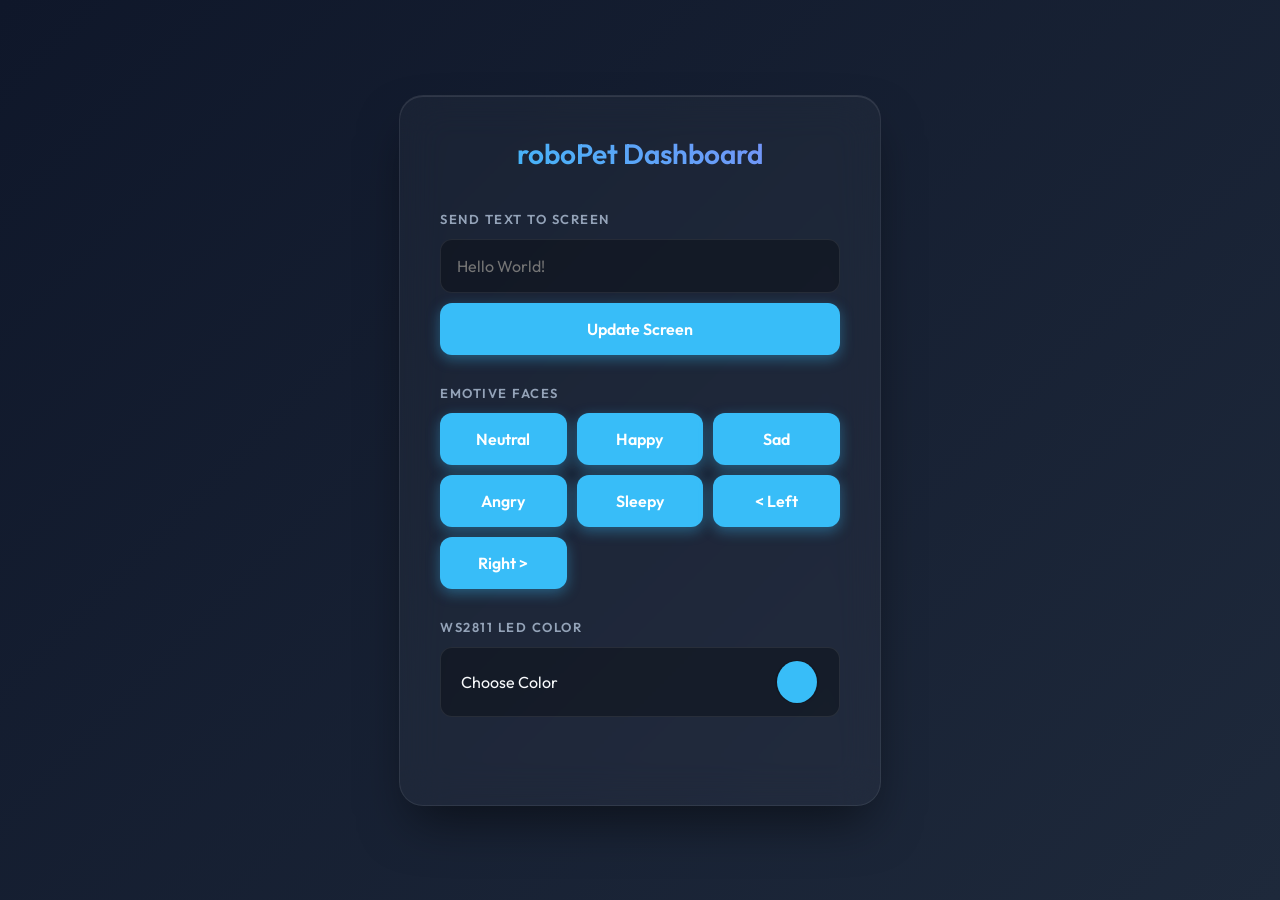
==== test_web_ui/index.html @ bbdc1555 "feat: Configure over-the-air WebREPL and OLED Faces" ====
<!DOCTYPE html>
<html lang="en">
<head>
    <meta charset="UTF-8">
    <meta name="viewport" content="width=device-width, initial-scale=1.0">
    <title>roboPet OS - Hardware Test</title>
    <link href="https://fonts.googleapis.com/css2?family=Outfit:wght@400;600&display=swap" rel="stylesheet">
    <style>
        :root {
            --bg-grad: linear-gradient(135deg, #0f172a, #1e293b);
            --card-bg: rgba(255, 255, 255, 0.03);
            --card-border: rgba(255, 255, 255, 0.08);
            --accent: #38bdf8;
            --accent-hover: #0284c7;
            --text-main: #f8fafc;
            --text-muted: #94a3b8;
        }

        body {
            margin: 0;
            padding: 0;
            font-family: 'Outfit', sans-serif;
            background: var(--bg-grad);
            color: var(--text-main);
            display: flex;
            justify-content: center;
            align-items: center;
            height: 100vh;
        }

        .dashboard-container {
            background: var(--card-bg);
            border: 1px solid var(--card-border);
            border-radius: 24px;
            padding: 40px;
            width: 100%;
            max-width: 400px;
            backdrop-filter: blur(20px);
            -webkit-backdrop-filter: blur(20px);
            box-shadow: 0 25px 50px -12px rgba(0, 0, 0, 0.5), inset 0 1px 0 rgba(255, 255, 255, 0.1);
            animation: fadeIn 0.8s cubic-bezier(0.16, 1, 0.3, 1);
        }

        @keyframes fadeIn {
            from { opacity: 0; transform: translateY(20px) scale(0.98); }
            to { opacity: 1; transform: translateY(0) scale(1); }
        }

        h1 {
            font-weight: 600;
            margin-top: 0;
            font-size: 28px;
            text-align: center;
            background: -webkit-linear-gradient(45deg, #38bdf8, #818cf8);
            -webkit-background-clip: text;
            -webkit-text-fill-color: transparent;
            margin-bottom: 40px;
        }

        .control-group {
            display: flex;
            flex-direction: column;
            gap: 12px;
            margin-bottom: 30px;
        }

        label {
            font-size: 13px;
            color: var(--text-muted);
            text-transform: uppercase;
            letter-spacing: 1.5px;
            font-weight: 600;
        }

        input[type="text"] {
            width: 100%;
            padding: 16px;
            border-radius: 12px;
            border: 1px solid var(--card-border);
            background: rgba(0, 0, 0, 0.3);
            color: white;
            font-size: 16px;
            font-family: 'Outfit', sans-serif;
            outline: none;
            transition: border-color 0.3s, box-shadow 0.3s;
            box-sizing: border-box;
        }

        input[type="text"]:focus {
            border-color: var(--accent);
            box-shadow: 0 0 0 3px rgba(56, 189, 248, 0.2);
        }

        button {
            width: 100%;
            padding: 16px;
            border-radius: 12px;
            border: none;
            background: var(--accent);
            color: #fff;
            font-size: 16px;
            font-weight: 600;
            font-family: 'Outfit', sans-serif;
            cursor: pointer;
            transition: all 0.3s cubic-bezier(0.16, 1, 0.3, 1);
            box-shadow: 0 4px 14px 0 rgba(56, 189, 248, 0.39);
        }

        button:hover {
            background: var(--accent-hover);
            transform: translateY(-2px);
            box-shadow: 0 6px 20px rgba(56, 189, 248, 0.23);
        }

        button:active {
            transform: translateY(0);
        }

        .color-picker-wrapper {
            display: flex;
            align-items: center;
            justify-content: space-between;
            background: rgba(0, 0, 0, 0.3);
            padding: 12px 20px;
            border-radius: 12px;
            border: 1px solid var(--card-border);
            transition: border-color 0.3s;
        }

        .color-picker-wrapper:hover {
            border-color: rgba(255,255,255,0.2);
        }

        input[type="color"] {
            -webkit-appearance: none;
            border: none;
            width: 44px;
            height: 44px;
            border-radius: 50%;
            cursor: pointer;
            background: none;
        }

        input[type="color"]::-webkit-color-swatch-wrapper {
            padding: 0;
        }

        input[type="color"]::-webkit-color-swatch {
            border: none;
            border-radius: 50%;
            box-shadow: 0 0 10px rgba(0,0,0,0.4);
        }
        
        .status-msg {
            margin-top: 20px;
            font-size: 14px;
            text-align: center;
            color: #34d399;
            opacity: 0;
            transition: opacity 0.3s;
            font-weight: 600;
        }
    </style>
</head>
<body>
    <div class="dashboard-container">
        <h1>roboPet Dashboard</h1>
        
        <div class="control-group">
            <label>Send Text to Screen</label>
            <div style="display: flex; gap: 10px; flex-direction: column;">
                <input type="text" id="textInput" placeholder="Hello World!" maxlength="48">
                <button class="btn" onclick="sendText()">Update Screen</button>
            </div>
        </div>

        <div class="control-group">
            <label>Emotive Faces</label>
            <div style="display: grid; grid-template-columns: repeat(3, 1fr); gap: 10px;">
                <button onclick="setFace('neutral')">Neutral</button>
                <button onclick="setFace('happy')">Happy</button>
                <button onclick="setFace('sad')">Sad</button>
                <button onclick="setFace('angry')">Angry</button>
                <button onclick="setFace('sleepy')">Sleepy</button>
                <button onclick="setFace('look_left')">&lt; Left</button>
                <button onclick="setFace('look_right')">Right &gt;</button>
            </div>
        </div>

        <div class="control-group">
            <label for="led-color">WS2811 LED Color</label>
            <div class="color-picker-wrapper">
                <span>Choose Color</span>
                <input type="color" id="led-color" value="#38bdf8" onchange="updateColor()">
            </div>
        </div>

        <div id="status" class="status-msg">Command sent!</div>
    </div>

    <script>
        function showStatus(msg, isError = false) {
            const statusEl = document.getElementById('status');
            statusEl.innerText = msg;
            statusEl.style.color = isError ? '#f87171' : '#34d399';
            statusEl.style.opacity = 1;
            setTimeout(() => {
                statusEl.style.opacity = 0;
            }, 2500);
        }

        async function sendText() {
            const text = document.getElementById('textInput').value;
            try {
                const response = await fetch(`/api/text?msg=${encodeURIComponent(text)}`);
                if(response.ok) showStatus('OLED updated successfully!');
                else showStatus('Failed to update OLED.', true);
            } catch (err) {
                console.error(err);
                showStatus('Network error.', true);
            }
        }

        async function updateColor() {
            const hex = document.getElementById('led-color').value;
            const r = parseInt(hex.slice(1, 3), 16);
            const g = parseInt(hex.slice(3, 5), 16);
            const b = parseInt(hex.slice(5, 7), 16);
            try {
                const response = await fetch(`/api/color?r=${r}&g=${g}&b=${b}`);
                if(response.ok) showStatus('LED color updated!');
                else showStatus('Failed to update LED.', true);
            } catch (err) {
                console.error(err);
                showStatus('Network error.', true);
            }
        }

        async function setFace(type) {
            try {
                const response = await fetch(`/api/face?type=${type}`);
                if(response.ok) showStatus('Face updated!');
                else showStatus('Failed to update face.', true);
            } catch (err) {
                console.error(err);
                showStatus('Network error.', true);
            }
        }
    </script>
</body>
</html>
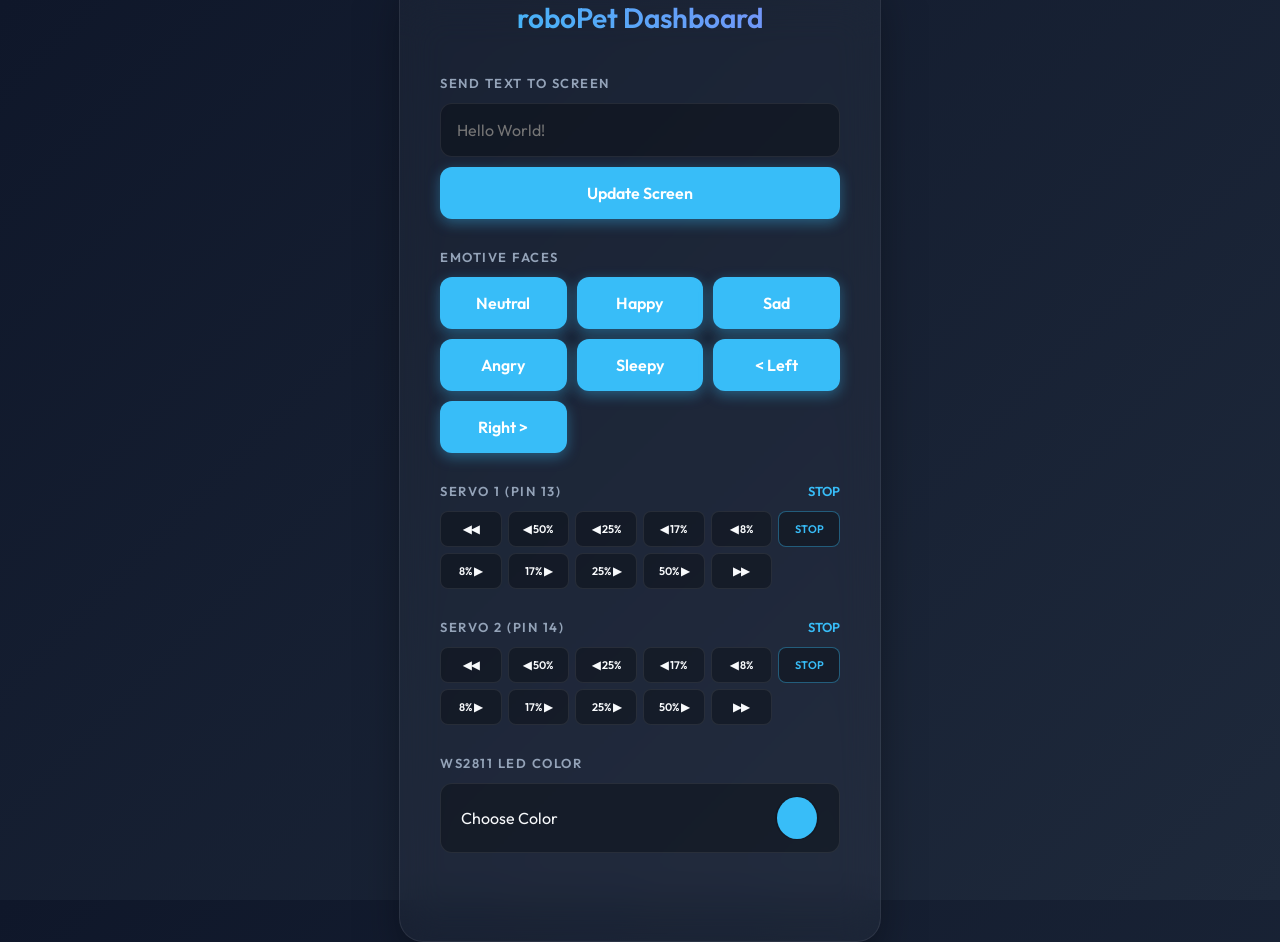
==== commit deef487c: "feat: add servo speed control and fix serial upload workflow - Add 360deg continuous servo support o" ====
--- a/test_web_ui/index.html
+++ b/test_web_ui/index.html
@@ -160,6 +160,52 @@
             transition: opacity 0.3s;
             font-weight: 600;
         }
+
+        .servo-grid {
+            display: grid;
+            grid-template-columns: repeat(6, 1fr);
+            gap: 6px;
+        }
+
+        .btn-servo {
+            width: 100%;
+            padding: 10px 2px;
+            border-radius: 8px;
+            border: 1px solid var(--card-border);
+            background: rgba(0,0,0,0.3);
+            color: var(--text-main);
+            font-size: 11px;
+            font-weight: 600;
+            font-family: 'Outfit', sans-serif;
+            cursor: pointer;
+            transition: all 0.2s;
+            box-shadow: none;
+        }
+
+        .btn-servo:hover {
+            background: var(--accent);
+            border-color: var(--accent);
+            transform: translateY(-1px);
+        }
+
+        .btn-servo:active { transform: translateY(0); }
+
+        .btn-servo.center {
+            border-color: rgba(56, 189, 248, 0.4);
+            color: var(--accent);
+        }
+
+        .servo-label {
+            display: flex;
+            justify-content: space-between;
+            align-items: center;
+        }
+
+        .servo-angle-display {
+            font-size: 13px;
+            color: var(--accent);
+            font-weight: 600;
+        }
     </style>
 </head>
 <body>
@@ -184,6 +230,46 @@
                 <button onclick="setFace('sleepy')">Sleepy</button>
                 <button onclick="setFace('look_left')">&lt; Left</button>
                 <button onclick="setFace('look_right')">Right &gt;</button>
+            </div>
+        </div>
+
+        <div class="control-group">
+            <div class="servo-label">
+                <label>Servo 1 (Pin 13)</label>
+                <span class="servo-angle-display" id="servo0-angle">STOP</span>
+            </div>
+            <div class="servo-grid">
+                <button class="btn-servo" onclick="setServo(0, -180)">◀◀</button>
+                <button class="btn-servo" onclick="setServo(0, -90)">◀ 50%</button>
+                <button class="btn-servo" onclick="setServo(0, -45)">◀ 25%</button>
+                <button class="btn-servo" onclick="setServo(0, -30)">◀ 17%</button>
+                <button class="btn-servo" onclick="setServo(0, -15)">◀ 8%</button>
+                <button class="btn-servo center" onclick="setServo(0, 0)">STOP</button>
+                <button class="btn-servo" onclick="setServo(0, 15)">8% ▶</button>
+                <button class="btn-servo" onclick="setServo(0, 30)">17% ▶</button>
+                <button class="btn-servo" onclick="setServo(0, 45)">25% ▶</button>
+                <button class="btn-servo" onclick="setServo(0, 90)">50% ▶</button>
+                <button class="btn-servo" onclick="setServo(0, 180)">▶▶</button>
+            </div>
+        </div>
+
+        <div class="control-group">
+            <div class="servo-label">
+                <label>Servo 2 (Pin 14)</label>
+                <span class="servo-angle-display" id="servo1-angle">STOP</span>
+            </div>
+            <div class="servo-grid">
+                <button class="btn-servo" onclick="setServo(1, -180)">◀◀</button>
+                <button class="btn-servo" onclick="setServo(1, -90)">◀ 50%</button>
+                <button class="btn-servo" onclick="setServo(1, -45)">◀ 25%</button>
+                <button class="btn-servo" onclick="setServo(1, -30)">◀ 17%</button>
+                <button class="btn-servo" onclick="setServo(1, -15)">◀ 8%</button>
+                <button class="btn-servo center" onclick="setServo(1, 0)">STOP</button>
+                <button class="btn-servo" onclick="setServo(1, 15)">8% ▶</button>
+                <button class="btn-servo" onclick="setServo(1, 30)">17% ▶</button>
+                <button class="btn-servo" onclick="setServo(1, 45)">25% ▶</button>
+                <button class="btn-servo" onclick="setServo(1, 90)">50% ▶</button>
+                <button class="btn-servo" onclick="setServo(1, 180)">▶▶</button>
             </div>
         </div>
 
@@ -236,6 +322,21 @@
             }
         }
 
+        async function setServo(id, offset) {
+            // offset: -180=full rev, 0=stop, +180=full fwd. Maps to 0-180 for API (90=stop).
+            const angle = Math.max(0, Math.min(180, 90 + offset));
+            const pct = Math.round((offset / 180) * 100);
+            const label = offset === 0 ? 'STOP' : `${pct > 0 ? '+' : ''}${pct}%`;
+            document.getElementById(`servo${id}-angle`).innerText = label;
+            try {
+                const response = await fetch(`/api/servo?id=${id}&angle=${angle}`);
+                if (response.ok) showStatus(`Servo ${id + 1}: ${label}`);
+                else showStatus('Servo command failed.', true);
+            } catch (err) {
+                showStatus('Network error.', true);
+            }
+        }
+
         async function setFace(type) {
             try {
                 const response = await fetch(`/api/face?type=${type}`);
